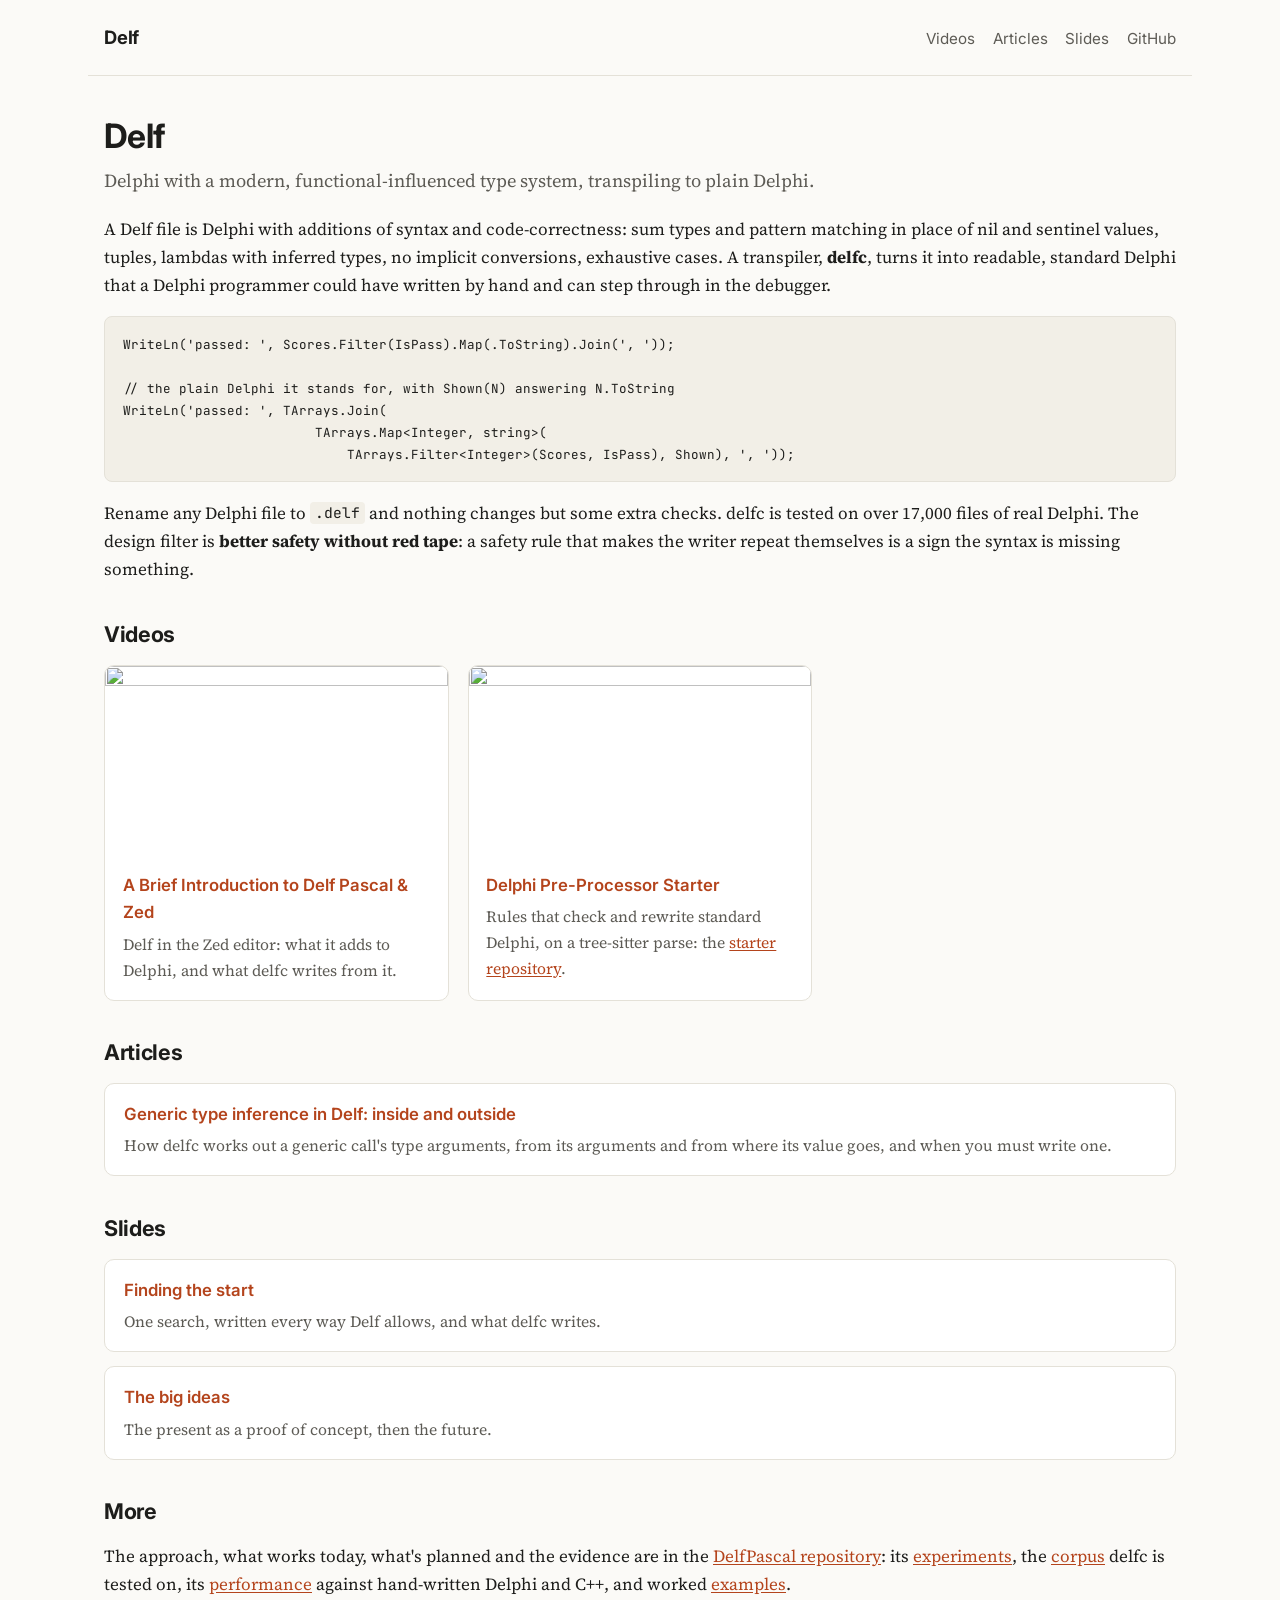
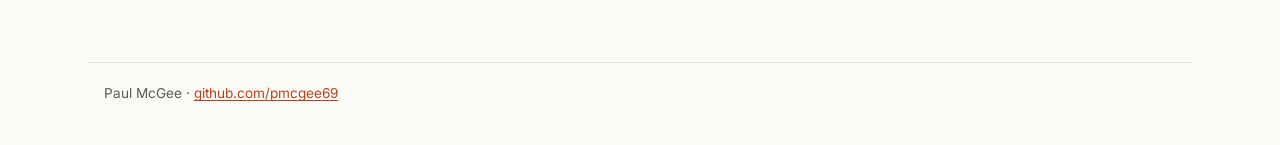
==== docs/index.html @ e4f19306 "A website, served by GitHub Pages from docs/: a front page (the pitch, videos, articles, slides) and" ====
<!doctype html>
<html lang="en">
<head>
<meta charset="utf-8">
<meta name="viewport" content="width=device-width, initial-scale=1">
<title>Delf</title>
<meta name="description" content="Delf: Delphi with a modern, functional-influenced type system, transpiled to plain Delphi.">
<link rel="preconnect" href="https://fonts.googleapis.com">
<link rel="stylesheet" href="https://fonts.googleapis.com/css2?family=Inter:wght@400;600;700&family=JetBrains+Mono&family=Source+Serif+4:ital,wght@0,400;0,600;1,400&display=swap">
<link rel="stylesheet" href="style.css">
</head>
<body>
<header class="site">
  <a class="home" href="./">Delf</a>
  <nav><a href="#videos">Videos</a><a href="#articles">Articles</a><a href="#slides">Slides</a><a href="https://github.com/pmcgee69/DelfPascal">GitHub</a></nav>
</header>
<main>
<h1>Delf</h1>
<p class="lede">Delphi with a modern, functional-influenced type system, transpiling to plain Delphi.</p>

<p>A Delf file is Delphi with additions of syntax and code-correctness: sum types and pattern matching in place of nil and sentinel values, tuples, lambdas with inferred types, no implicit conversions, exhaustive cases. A transpiler, <strong>delfc</strong>, turns it into readable, standard Delphi that a Delphi programmer could have written by hand and can step through in the debugger.</p>

<pre><code class="language-delphi">WriteLn('passed: ', Scores.Filter(IsPass).Map(.ToString).Join(', '));

// the plain Delphi it stands for, with Shown(N) answering N.ToString
WriteLn('passed: ', TArrays.Join(
                        TArrays.Map&lt;Integer, string&gt;(
                            TArrays.Filter&lt;Integer&gt;(Scores, IsPass), Shown), ', '));</code></pre>

<p>Rename any Delphi file to <code>.delf</code> and nothing changes but some extra checks. delfc is tested on over 17,000 files of real Delphi. The design filter is <strong>better safety without red tape</strong>: a safety rule that makes the writer repeat themselves is a sign the syntax is missing something.</p>

<h2 id="videos">Videos</h2>
<ul class="videos">
  <li><a href="https://www.youtube.com/watch?v=JXxUftwcHmQ">
    <img src="https://i.ytimg.com/vi/JXxUftwcHmQ/hqdefault.jpg" alt="" loading="lazy">
    <span class="title">A Brief Introduction to Delf Pascal &amp; Zed</span></a>
    <p>Delf in the Zed editor: what it adds to Delphi, and what delfc writes from it.</p></li>
  <li><a href="https://www.youtube.com/watch?v=WRGRUzsjU-g">
    <img src="https://i.ytimg.com/vi/WRGRUzsjU-g/hqdefault.jpg" alt="" loading="lazy">
    <span class="title">Delphi Pre-Processor Starter</span></a>
    <p>Rules that check and rewrite standard Delphi, on a tree-sitter parse: the <a href="https://github.com/pmcgee69/delphi-preprocessor-starter">starter repository</a>.</p></li>
</ul>

<h2 id="articles">Articles</h2>
<ul class="cards">
  <li><a class="title" href="generic-inference.html">Generic type inference in Delf: inside and outside</a>
    <p>How delfc works out a generic call's type arguments, from its arguments and from where its value goes, and when you must write one.</p></li>
</ul>

<h2 id="slides">Slides</h2>
<ul class="cards">
  <li><a class="title" href="Finding-the-start.pdf">Finding the start</a>
    <p>One search, written every way Delf allows, and what delfc writes.</p></li>
  <li><a class="title" href="Delf-big-ideas.pdf">The big ideas</a>
    <p>The present as a proof of concept, then the future.</p></li>
</ul>

<h2>More</h2>
<p>The approach, what works today, what's planned and the evidence are in the <a href="https://github.com/pmcgee69/DelfPascal">DelfPascal repository</a>: its <a href="https://github.com/pmcgee69/DelfPascal/blob/main/EXPERIMENTS.md">experiments</a>, the <a href="https://github.com/pmcgee69/DelfPascal/blob/main/CORPUS.md">corpus</a> delfc is tested on, its <a href="https://github.com/pmcgee69/DelfPascal/blob/main/PERFORMANCE.md">performance</a> against hand-written Delphi and C++, and worked <a href="https://github.com/pmcgee69/DelfPascal/tree/main/examples">examples</a>.</p>
</main>
<footer class="site">Paul McGee · <a href="https://github.com/pmcgee69">github.com/pmcgee69</a></footer>
<script src="https://cdnjs.cloudflare.com/ajax/libs/highlight.js/11.9.0/highlight.min.js"></script>
<script src="https://cdnjs.cloudflare.com/ajax/libs/highlight.js/11.9.0/languages/delphi.min.js"></script>
<script>hljs.highlightAll();</script>
</body>
</html>
---- docs/style.css ----
:root {
  --bg: #fbfaf7;
  --fg: #1d1d1b;
  --muted: #5d5b55;
  --rule: #e4e1d8;
  --accent: #b4441c;
  --code-bg: #f2efe7;
  --card: #ffffff;
}
@media (prefers-color-scheme: dark) {
  :root:not([data-theme="light"]) {
    --bg: #14151a;
    --fg: #e6e4de;
    --muted: #a19e95;
    --rule: #2c2e36;
    --accent: #f08a5d;
    --code-bg: #1d1f26;
    --card: #1a1c22;
  }
}

* { box-sizing: border-box; }
html { -webkit-text-size-adjust: 100%; }
body {
  margin: 0;
  background: var(--bg);
  color: var(--fg);
  font: 17px/1.65 "Source Serif 4", Georgia, serif;
}
main, header.site, footer.site { max-width: 69rem; margin: 0 auto; padding: 0 16px; }

header.site {
  display: flex; align-items: baseline; justify-content: space-between; gap: 1rem;
  padding-top: 1.4rem; padding-bottom: 1.4rem; border-bottom: 1px solid var(--rule);
  font-family: "Inter", system-ui, sans-serif; font-size: 0.95rem;
}
header.site a.home { font-weight: 700; font-size: 1.15rem; color: var(--fg); text-decoration: none; letter-spacing: -0.01em; }
header.site nav a { color: var(--muted); text-decoration: none; margin-left: 1.1rem; }
header.site nav a:hover { color: var(--accent); }

h1, h2, h3 { font-family: "Inter", system-ui, sans-serif; line-height: 1.25; letter-spacing: -0.015em; }
h1 { font-size: 2.1rem; margin: 2.4rem 0 0.6rem; }
h2 { font-size: 1.35rem; margin: 2.4rem 0 0.6rem; }
p.lede { font-size: 1.15rem; color: var(--muted); margin-top: 0; }
p.meta { font-family: "Inter", system-ui, sans-serif; font-size: 0.85rem; color: var(--muted); }

a { color: var(--accent); text-underline-offset: 2px; }

code, pre {
  font-family: "JetBrains Mono", Consolas, monospace;
  font-size: 0.86em;
}
:not(pre) > code { background: var(--code-bg); padding: 0.1em 0.35em; border-radius: 4px; }
pre {
  background: var(--code-bg);
  border: 1px solid var(--rule);
  border-radius: 8px;
  padding: 1rem 1.1rem;
  overflow-x: auto;
  line-height: 1.5;
}
pre code.hljs { background: none; padding: 0; }

blockquote.error {
  margin: 1rem 0; padding: 0.6rem 1rem;
  border-left: 3px solid var(--accent); background: var(--code-bg);
  font-style: italic;
}

figure { margin: 2rem 0; }
figure img { display: block; max-width: 100%; height: auto; border-radius: 8px; border: 1px solid var(--rule); }
figcaption {
  margin: 0.8rem auto 0; max-width: 40rem; text-align: center;
  font-family: "Inter", system-ui, sans-serif; font-size: 0.95rem; color: var(--muted);
}
figcaption strong { display: block; color: var(--fg); font-size: 1.05rem; margin-bottom: 0.2rem; }
figcaption span { font-style: italic; }

ul.cards {list-style: none; padding: 0; display: grid; gap: 0.9rem; }
ul.cards li {
  background: var(--card); border: 1px solid var(--rule); border-radius: 10px; padding: 1rem 1.2rem;
}
ul.cards li a.title { font-family: "Inter", system-ui, sans-serif; font-weight: 600; font-size: 1.05rem; text-decoration: none; }
ul.cards li p { margin: 0.3rem 0 0; color: var(--muted); font-size: 0.98rem; }

ul.videos {
  list-style: none; padding: 0; display: grid; gap: 1.2rem;
  grid-template-columns: repeat(auto-fill, minmax(17rem, 1fr));
}
ul.videos li { background: var(--card); border: 1px solid var(--rule); border-radius: 10px; overflow: hidden; }
ul.videos li > a { display: block; text-decoration: none; }
ul.videos img { display: block; width: 100%; aspect-ratio: 16 / 9; object-fit: cover; }
ul.videos .title {
  display: block; padding: 0.8rem 1.1rem 0;
  font-family: "Inter", system-ui, sans-serif; font-weight: 600; font-size: 1.05rem;
}
ul.videos p { margin: 0.3rem 1.1rem 1rem; color: var(--muted); font-size: 0.98rem; }

footer.site {
  margin-top: 4rem; padding-top: 1.2rem; padding-bottom: 2.5rem; border-top: 1px solid var(--rule);
  font-family: "Inter", system-ui, sans-serif; font-size: 0.85rem; color: var(--muted);
}

/* highlight.js tokens, in the page's own colours */
.hljs-keyword, .hljs-built_in { color: var(--accent); font-weight: 600; }
.hljs-string { color: #3f7d3a; }
.hljs-number { color: #7a4fb0; }
.hljs-comment { color: var(--muted); font-style: italic; }
.hljs-title, .hljs-title.function_ { color: #1f6fb2; }
@media (prefers-color-scheme: dark) {
  :root:not([data-theme="light"]) .hljs-string { color: #9ccc7a; }
  :root:not([data-theme="light"]) .hljs-number { color: #c49cf2; }
  :root:not([data-theme="light"]) .hljs-title { color: #7cb7ef; }
}
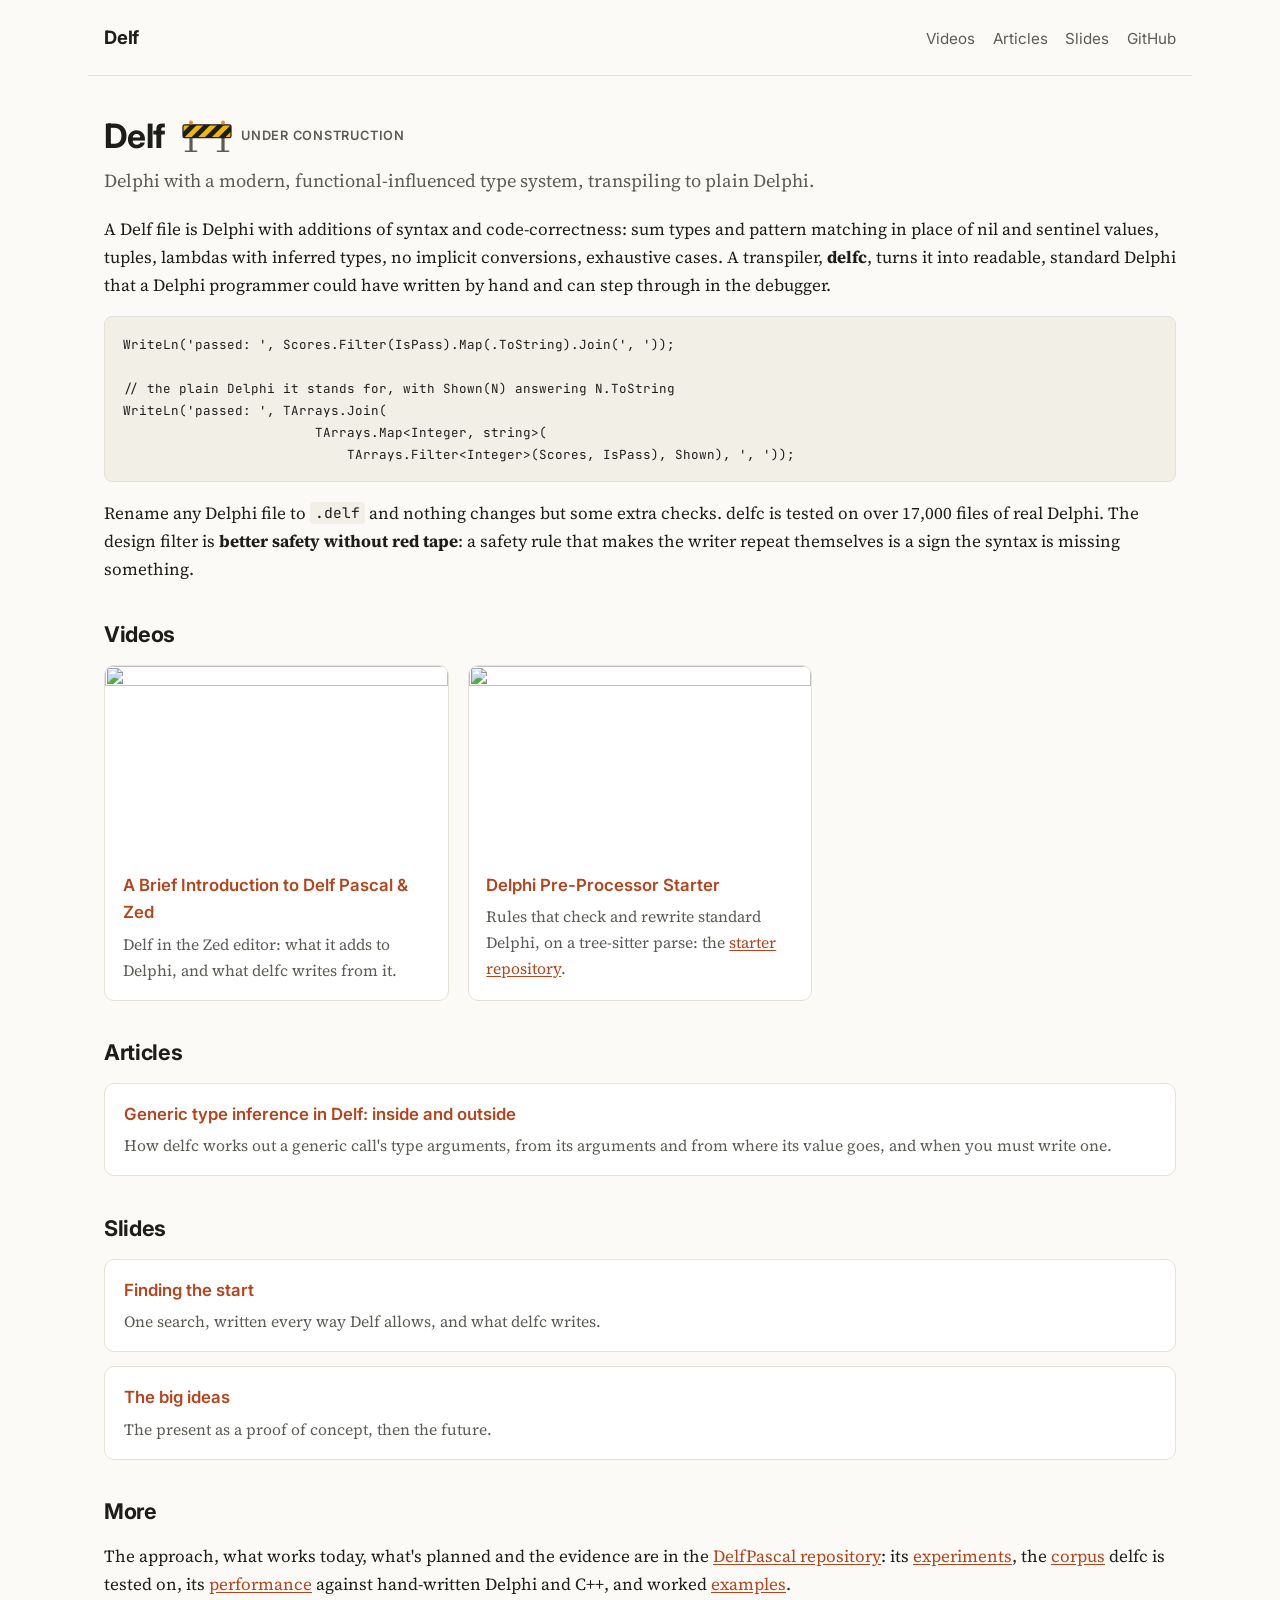
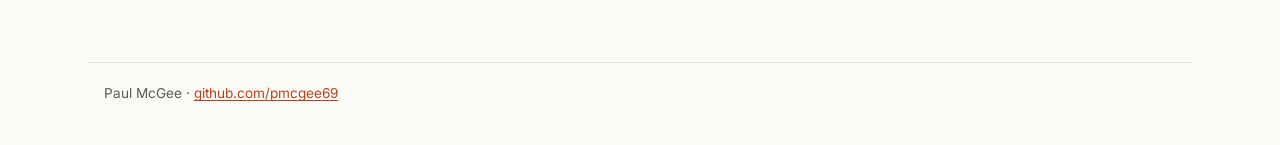
==== commit 3c3e4a9d: "Front page: an under-construction badge beside the title Co-Authored-By: Claude Opus 5.5 (1M context" ====
--- a/docs/index.html
+++ b/docs/index.html
@@ -15,7 +15,26 @@
   <nav><a href="#videos">Videos</a><a href="#articles">Articles</a><a href="#slides">Slides</a><a href="https://github.com/pmcgee69/DelfPascal">GitHub</a></nav>
 </header>
 <main>
-<h1>Delf</h1>
+<h1 class="with-badge">Delf
+  <span class="badge" title="Delf and delfc are a work in progress">
+    <svg viewBox="0 0 64 40" width="52" height="32" aria-hidden="true">
+      <defs>
+        <pattern id="stripes" width="12" height="12" patternUnits="userSpaceOnUse" patternTransform="rotate(45)">
+          <rect width="12" height="12" fill="#f2b705"/>
+          <rect width="6" height="12" fill="#1d1d1b"/>
+        </pattern>
+      </defs>
+      <rect x="10" y="22" width="4" height="17" fill="currentColor"/>
+      <rect x="50" y="22" width="4" height="17" fill="currentColor"/>
+      <rect x="4" y="38" width="16" height="2" rx="1" fill="currentColor"/>
+      <rect x="44" y="38" width="16" height="2" rx="1" fill="currentColor"/>
+      <rect x="2" y="6" width="60" height="16" rx="2" fill="url(#stripes)" stroke="#1d1d1b" stroke-width="1.5"/>
+      <circle cx="12" cy="3" r="2.5" fill="#f08a1c"/>
+      <circle cx="52" cy="3" r="2.5" fill="#f08a1c"/>
+    </svg>
+    <span>under construction</span>
+  </span>
+</h1>
 <p class="lede">Delphi with a modern, functional-influenced type system, transpiling to plain Delphi.</p>
 
 <p>A Delf file is Delphi with additions of syntax and code-correctness: sum types and pattern matching in place of nil and sentinel values, tuples, lambdas with inferred types, no implicit conversions, exhaustive cases. A transpiler, <strong>delfc</strong>, turns it into readable, standard Delphi that a Delphi programmer could have written by hand and can step through in the debugger.</p>
--- a/docs/style.css
+++ b/docs/style.css
@@ -41,6 +41,13 @@
 h1, h2, h3 { font-family: "Inter", system-ui, sans-serif; line-height: 1.25; letter-spacing: -0.015em; }
 h1 { font-size: 2.1rem; margin: 2.4rem 0 0.6rem; }
 h2 { font-size: 1.35rem; margin: 2.4rem 0 0.6rem; }
+h1.with-badge { display: flex; align-items: center; flex-wrap: wrap; gap: 0.4rem 1rem; }
+.badge {
+  display: inline-flex; align-items: center; gap: 0.5rem;
+  font-size: 0.8rem; font-weight: 600; letter-spacing: 0.06em; text-transform: uppercase;
+  color: var(--muted);
+}
+.badge svg { color: var(--muted); flex: none; }
 p.lede { font-size: 1.15rem; color: var(--muted); margin-top: 0; }
 p.meta { font-family: "Inter", system-ui, sans-serif; font-size: 0.85rem; color: var(--muted); }
 
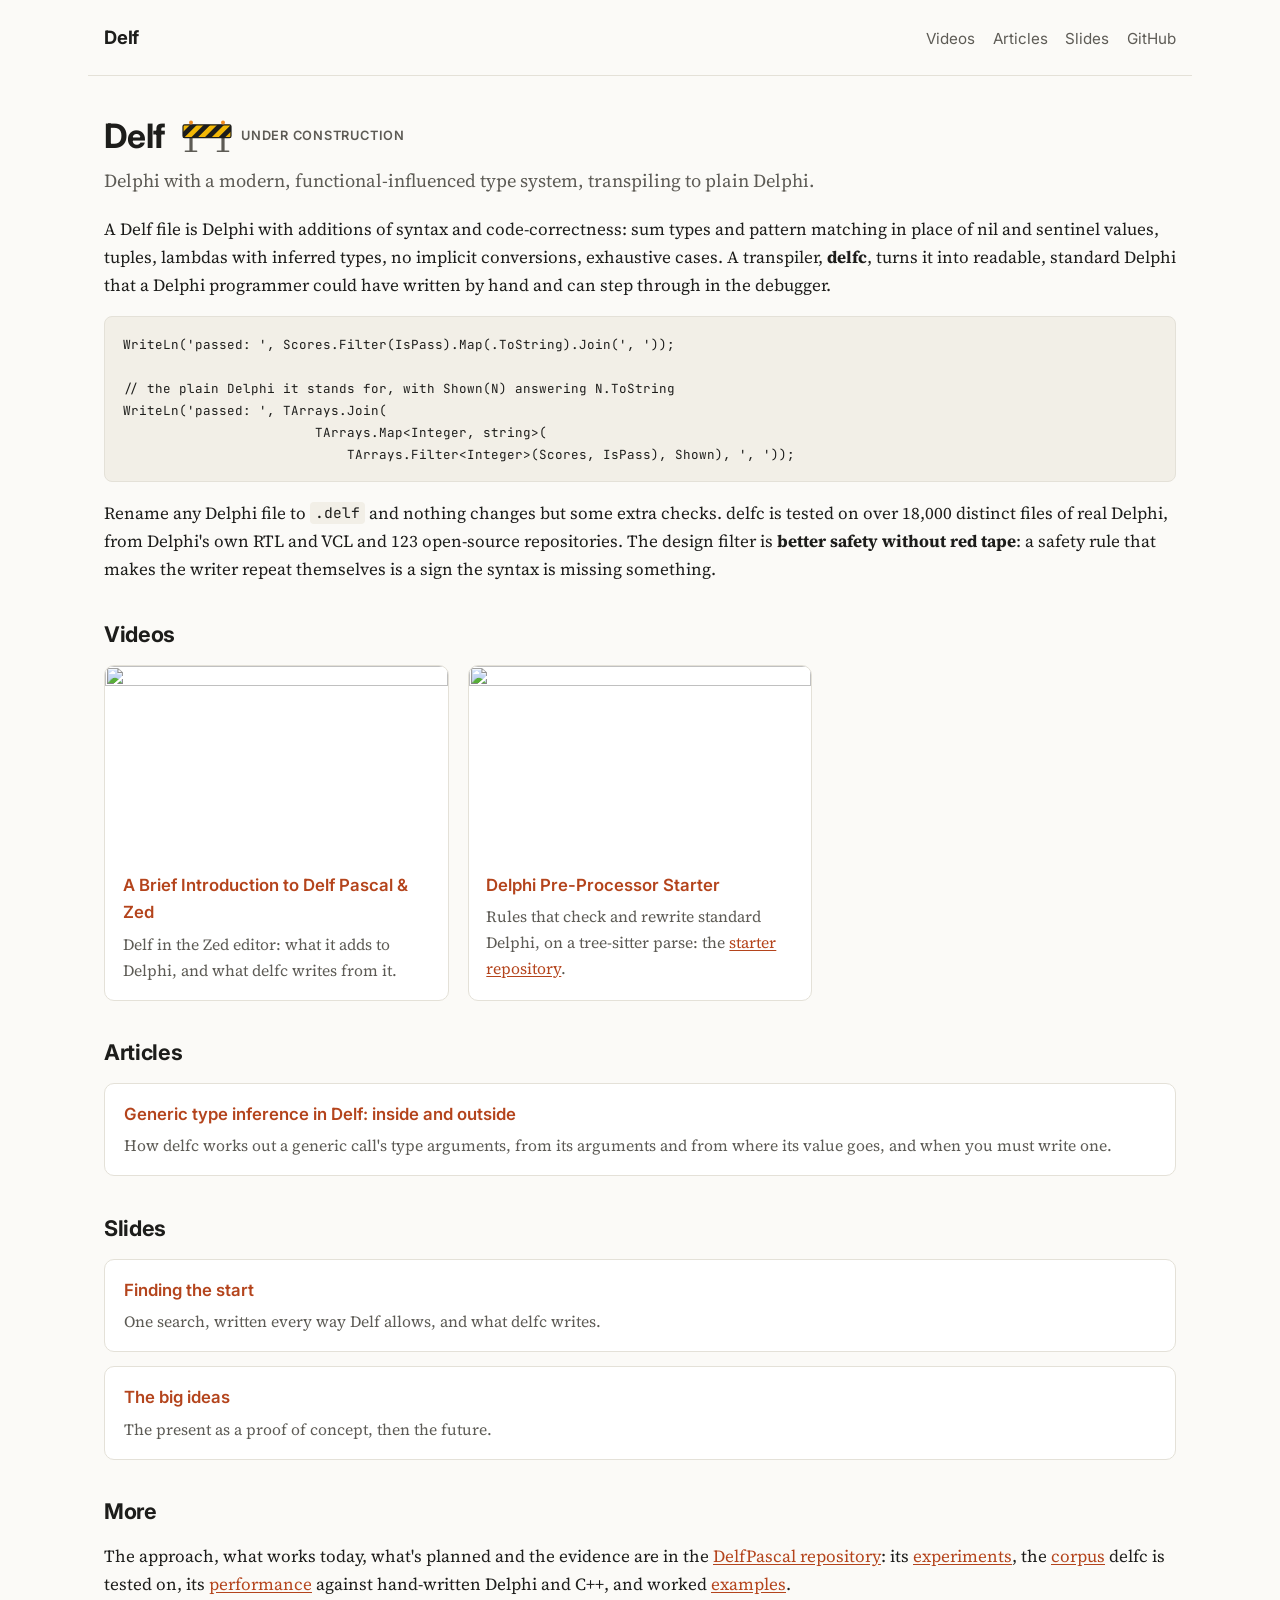
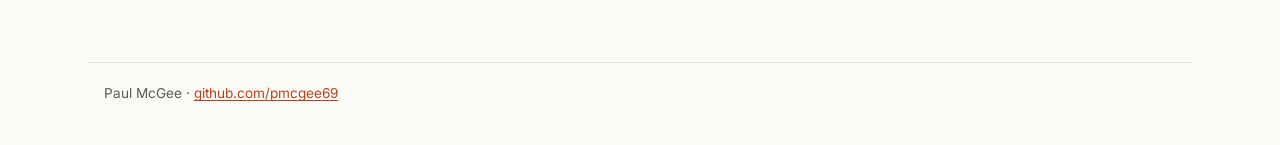
==== commit 321e756c: "CORPUS.md brought up to date: 123 repositories and 16 branches, 23,532 files read, 18,524 distinct; " ====
--- a/docs/index.html
+++ b/docs/index.html
@@ -46,7 +46,7 @@
                         TArrays.Map&lt;Integer, string&gt;(
                             TArrays.Filter&lt;Integer&gt;(Scores, IsPass), Shown), ', '));</code></pre>
 
-<p>Rename any Delphi file to <code>.delf</code> and nothing changes but some extra checks. delfc is tested on over 17,000 files of real Delphi. The design filter is <strong>better safety without red tape</strong>: a safety rule that makes the writer repeat themselves is a sign the syntax is missing something.</p>
+<p>Rename any Delphi file to <code>.delf</code> and nothing changes but some extra checks. delfc is tested on over 18,000 distinct files of real Delphi, from Delphi's own RTL and VCL and 123 open-source repositories. The design filter is <strong>better safety without red tape</strong>: a safety rule that makes the writer repeat themselves is a sign the syntax is missing something.</p>
 
 <h2 id="videos">Videos</h2>
 <ul class="videos">
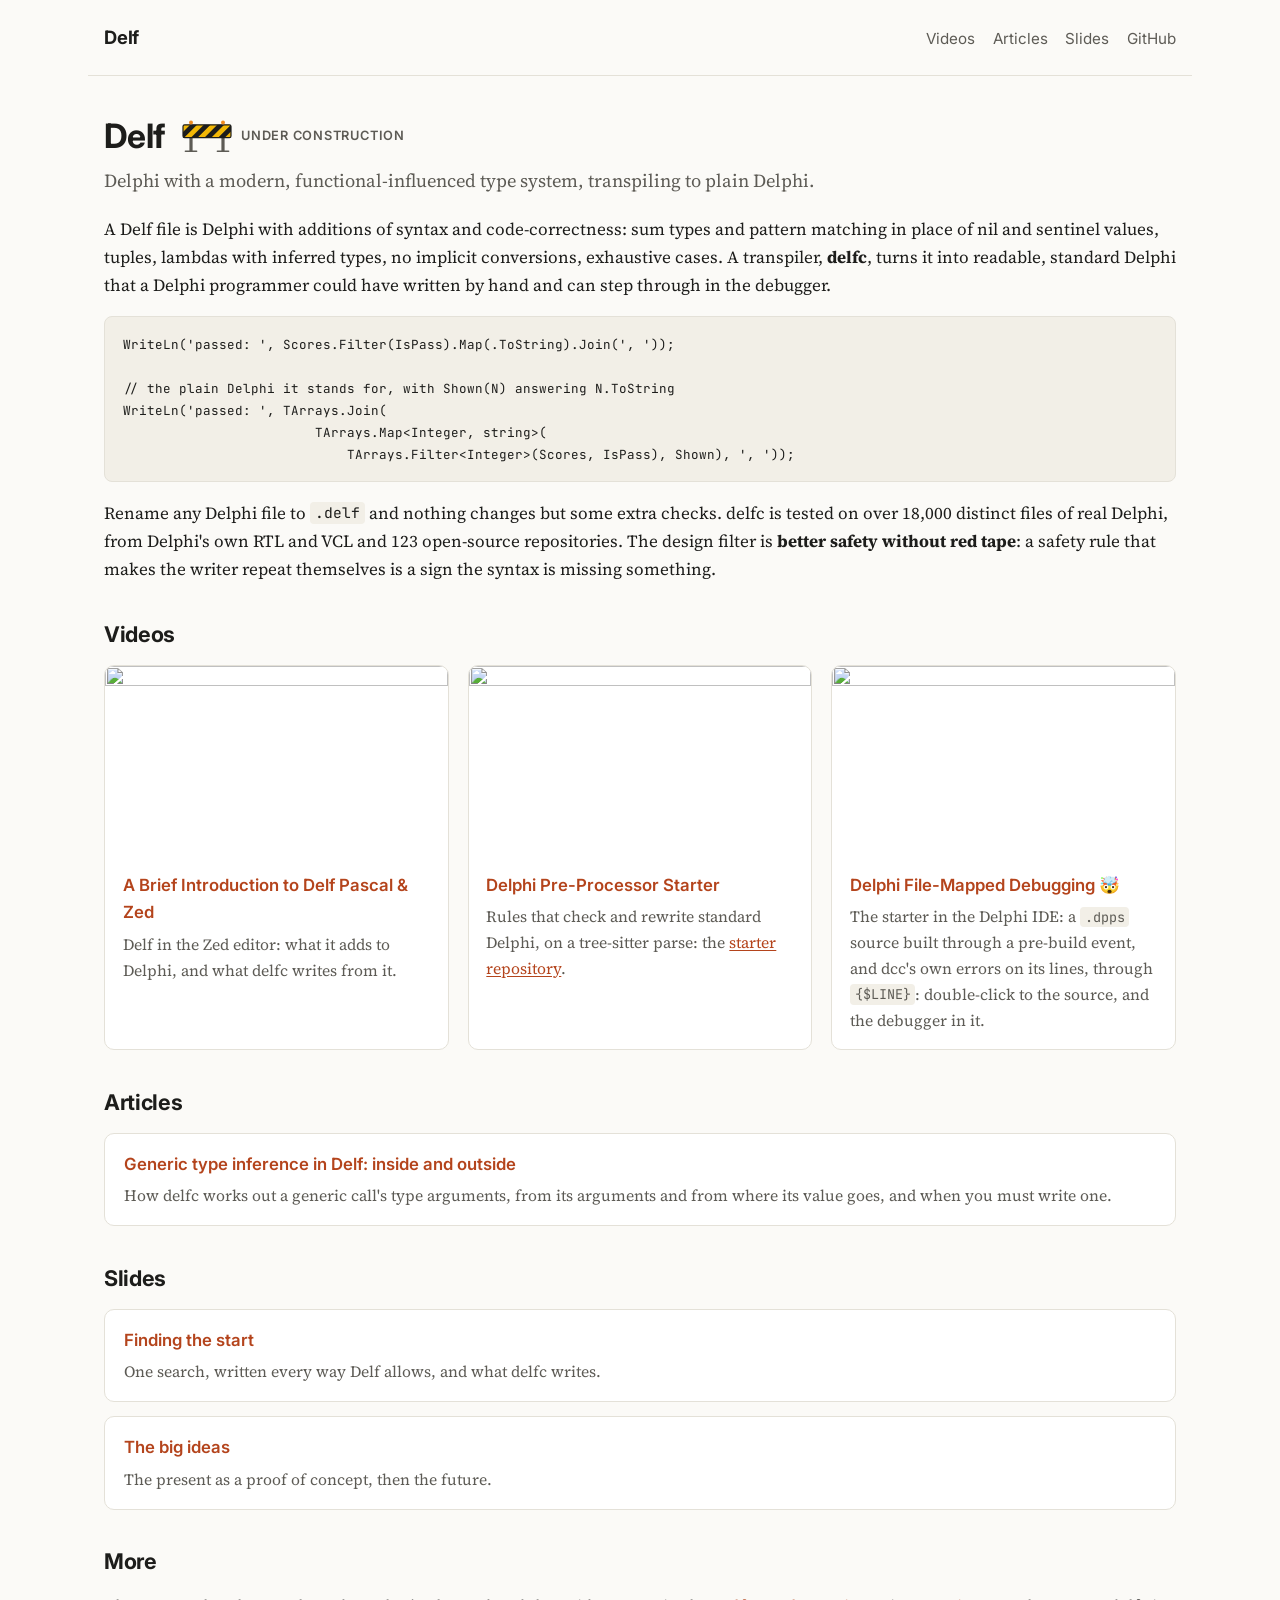
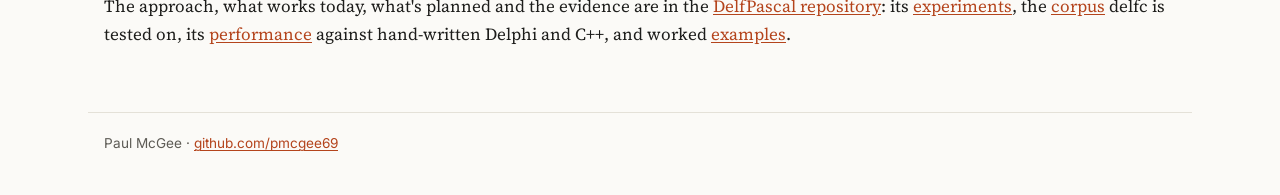
==== commit 41b94a66: "The video, "Delphi File-Mapped Debugging" (user, 11 Nov): https://youtu.be/LJM2JrihDWU, a .dpps buil" ====
--- a/docs/index.html
+++ b/docs/index.html
@@ -58,6 +58,10 @@
     <img src="https://i.ytimg.com/vi/WRGRUzsjU-g/hqdefault.jpg" alt="" loading="lazy">
     <span class="title">Delphi Pre-Processor Starter</span></a>
     <p>Rules that check and rewrite standard Delphi, on a tree-sitter parse: the <a href="https://github.com/pmcgee69/delphi-preprocessor-starter">starter repository</a>.</p></li>
+  <li><a href="https://www.youtube.com/watch?v=LJM2JrihDWU">
+    <img src="https://i.ytimg.com/vi/LJM2JrihDWU/hqdefault.jpg" alt="" loading="lazy">
+    <span class="title">Delphi File-Mapped Debugging &#x1F92F;</span></a>
+    <p>The starter in the Delphi IDE: a <code>.dpps</code> source built through a pre-build event, and dcc's own errors on its lines, through <code>{$LINE}</code>: double-click to the source, and the debugger in it.</p></li>
 </ul>
 
 <h2 id="articles">Articles</h2>
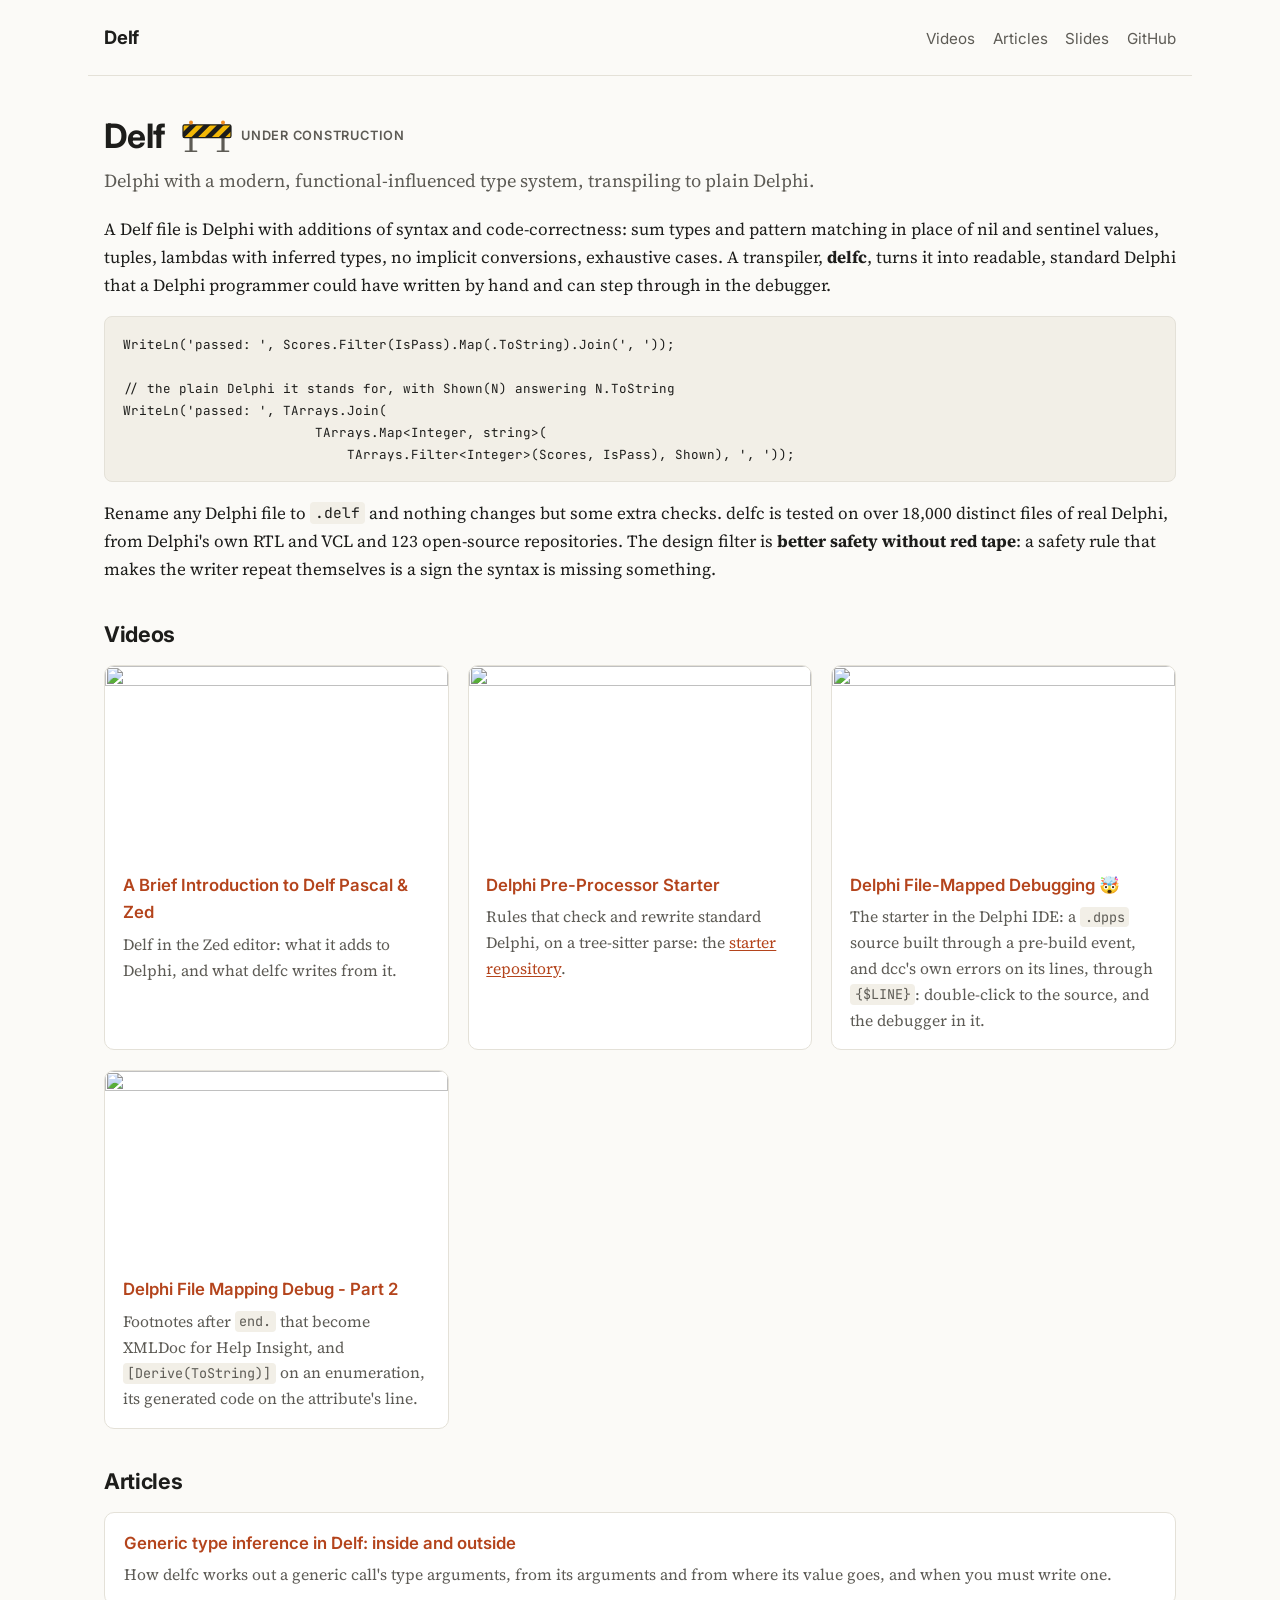
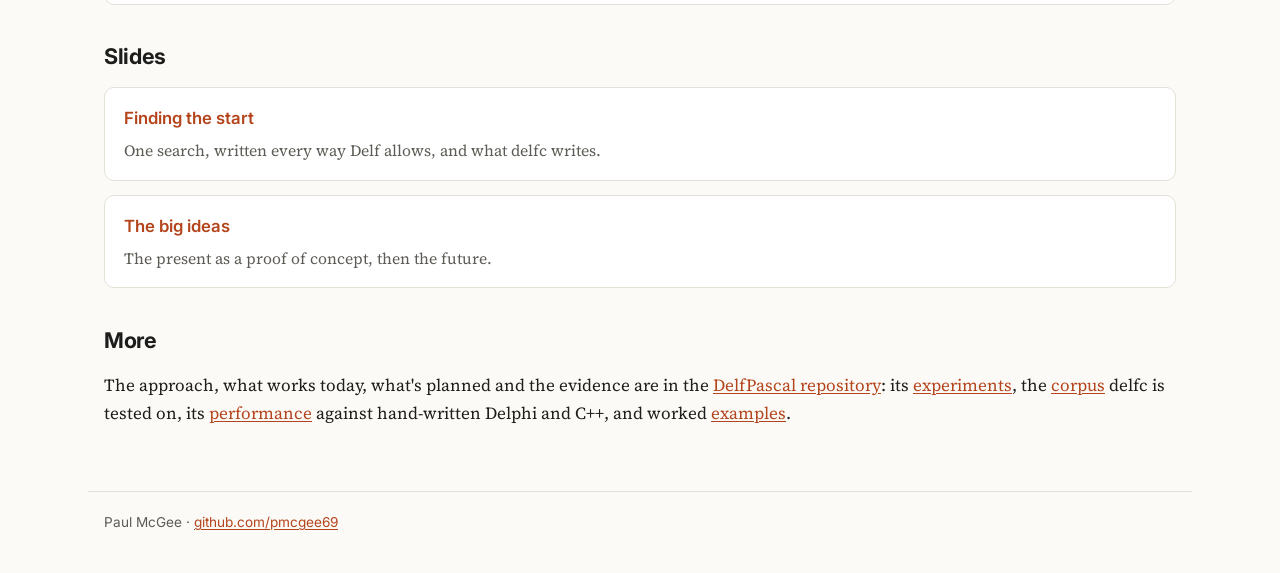
==== commit 88871e62: "Site and README: a card for the second video, Delphi File Mapping Debug - Part 2, the footnotes and " ====
--- a/docs/index.html
+++ b/docs/index.html
@@ -62,6 +62,10 @@
     <img src="https://i.ytimg.com/vi/LJM2JrihDWU/hqdefault.jpg" alt="" loading="lazy">
     <span class="title">Delphi File-Mapped Debugging &#x1F92F;</span></a>
     <p>The starter in the Delphi IDE: a <code>.dpps</code> source built through a pre-build event, and dcc's own errors on its lines, through <code>{$LINE}</code>: double-click to the source, and the debugger in it.</p></li>
+  <li><a href="https://www.youtube.com/watch?v=-hhXFSDIgsY">
+    <img src="https://i.ytimg.com/vi/-hhXFSDIgsY/hqdefault.jpg" alt="" loading="lazy">
+    <span class="title">Delphi File Mapping Debug - Part 2</span></a>
+    <p>Footnotes after <code>end.</code> that become XMLDoc for Help Insight, and <code>[Derive(ToString)]</code> on an enumeration, its generated code on the attribute's line.</p></li>
 </ul>
 
 <h2 id="articles">Articles</h2>
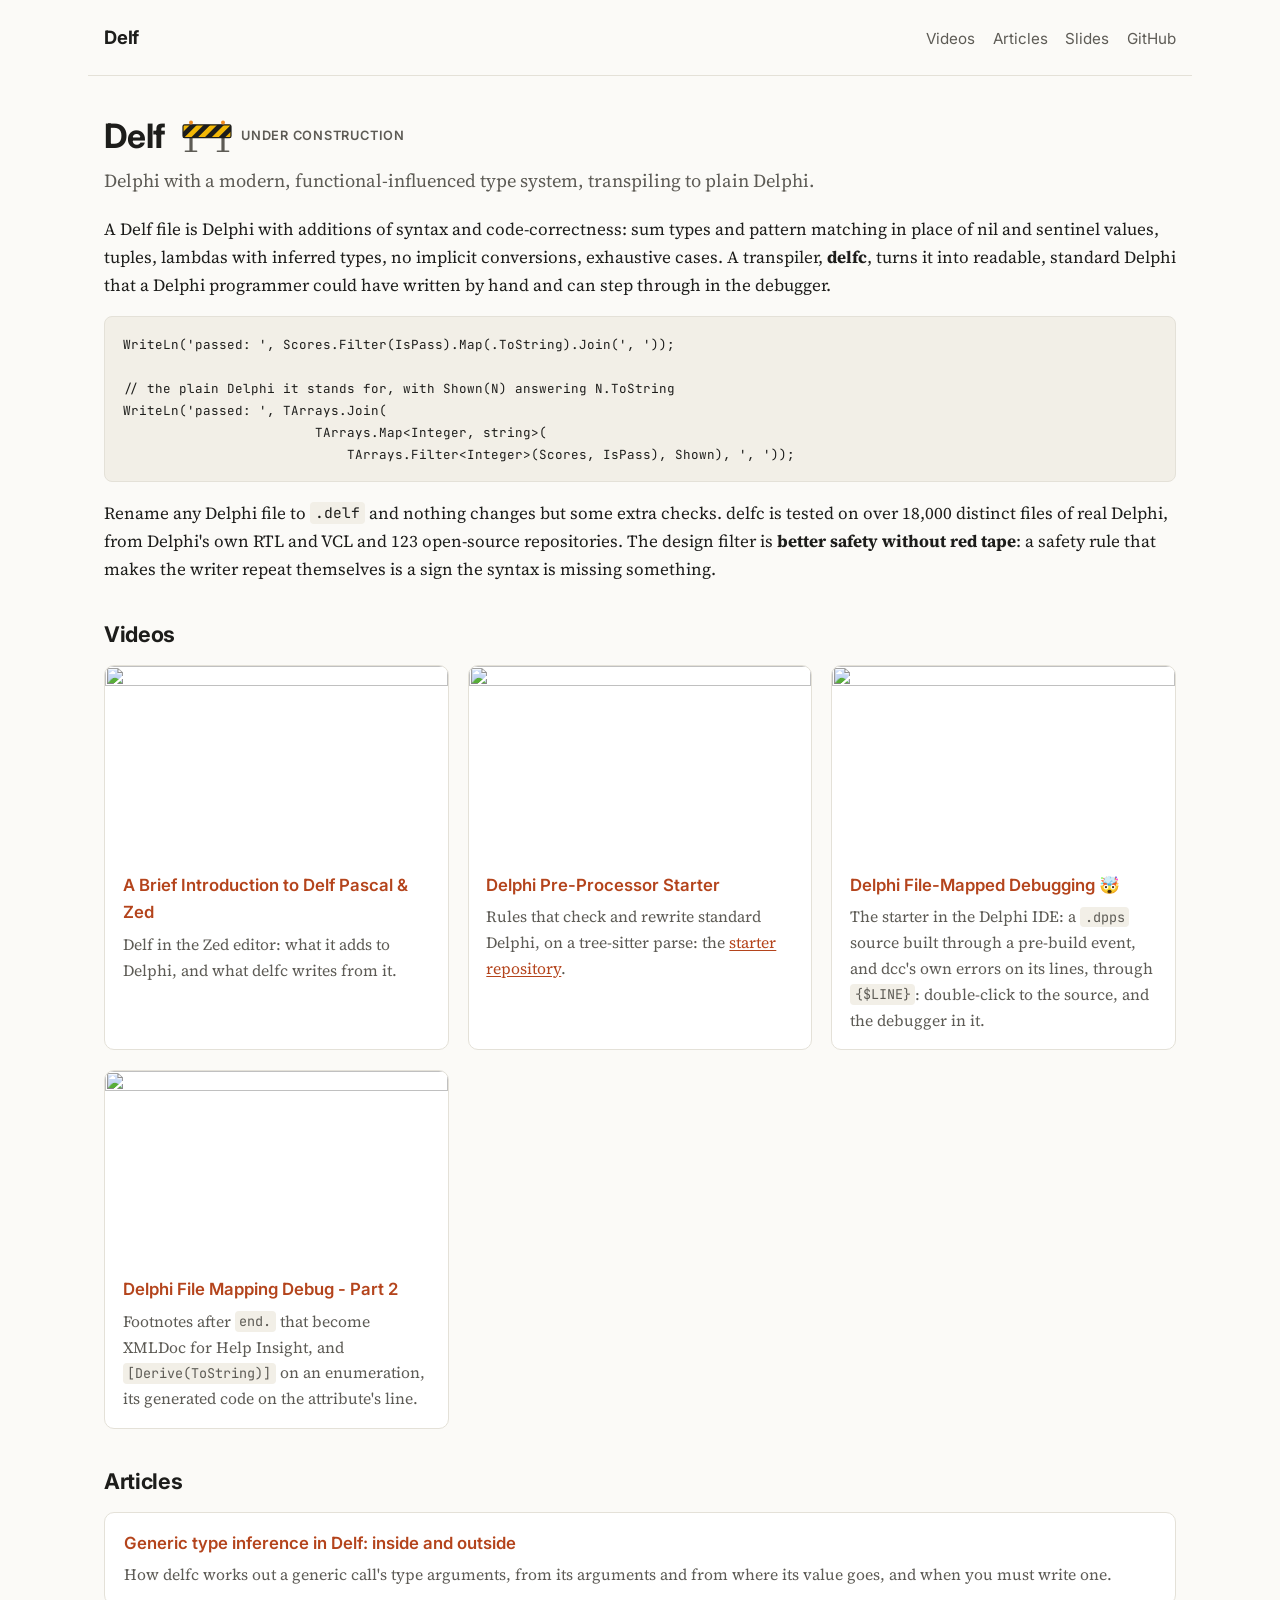
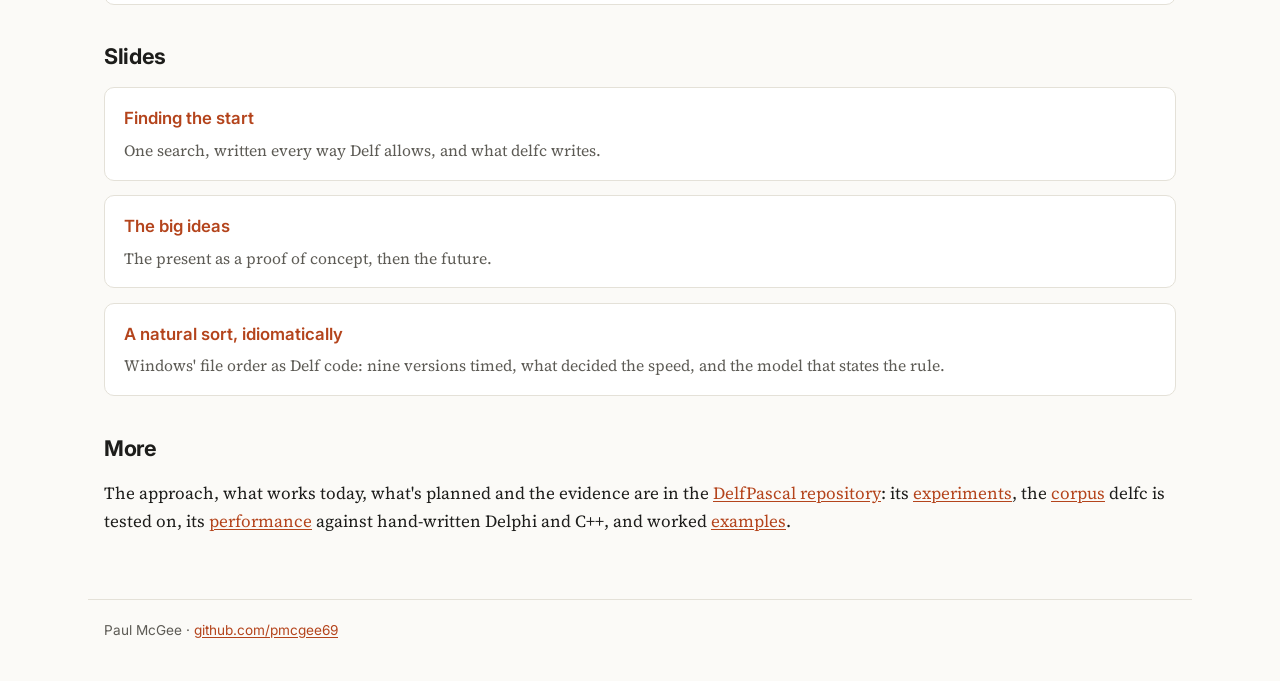
==== commit 3707a239: "Slides: A natural sort, idiomatically (PDF), a card on the site and a line in both READMEs (user, 17" ====
--- a/docs/index.html
+++ b/docs/index.html
@@ -80,6 +80,8 @@
     <p>One search, written every way Delf allows, and what delfc writes.</p></li>
   <li><a class="title" href="Delf-big-ideas.pdf">The big ideas</a>
     <p>The present as a proof of concept, then the future.</p></li>
+  <li><a class="title" href="Natural-sort-idiomatically.pdf">A natural sort, idiomatically</a>
+    <p>Windows' file order as Delf code: nine versions timed, what decided the speed, and the model that states the rule.</p></li>
 </ul>
 
 <h2>More</h2>
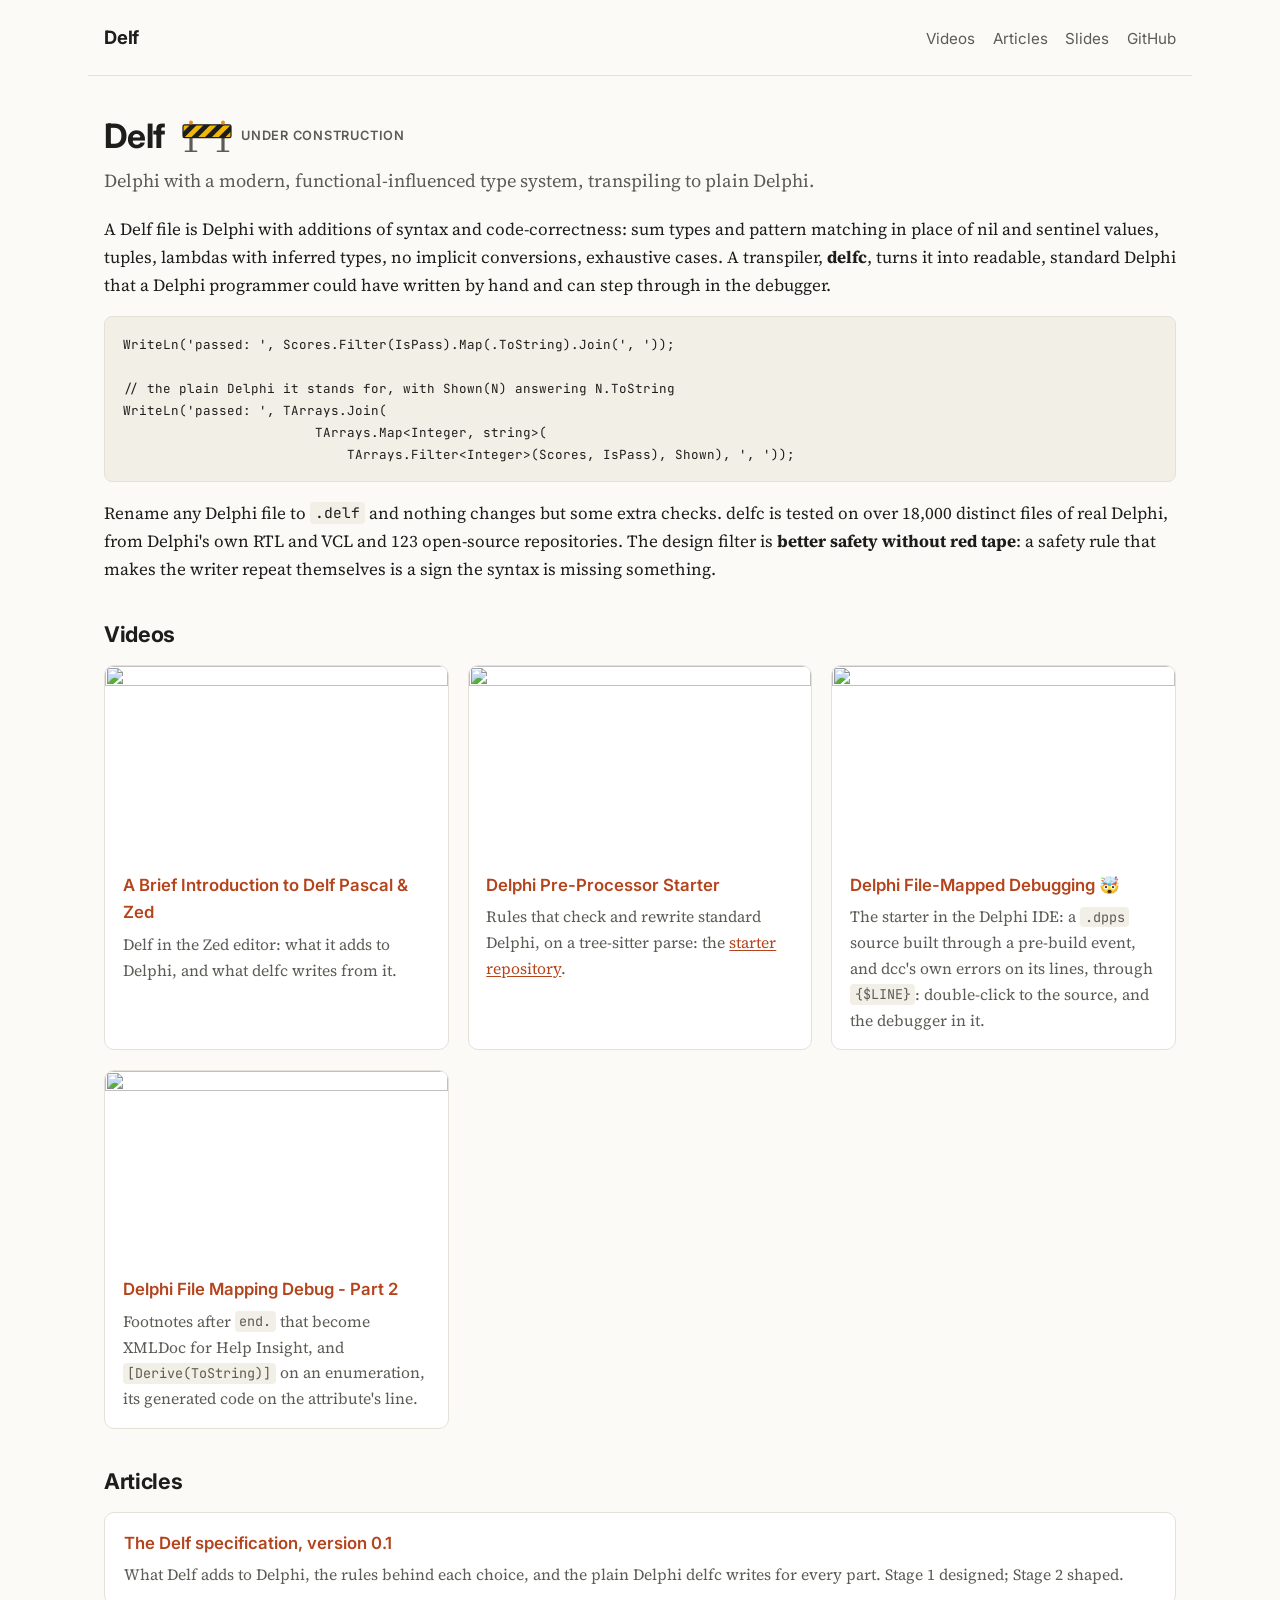
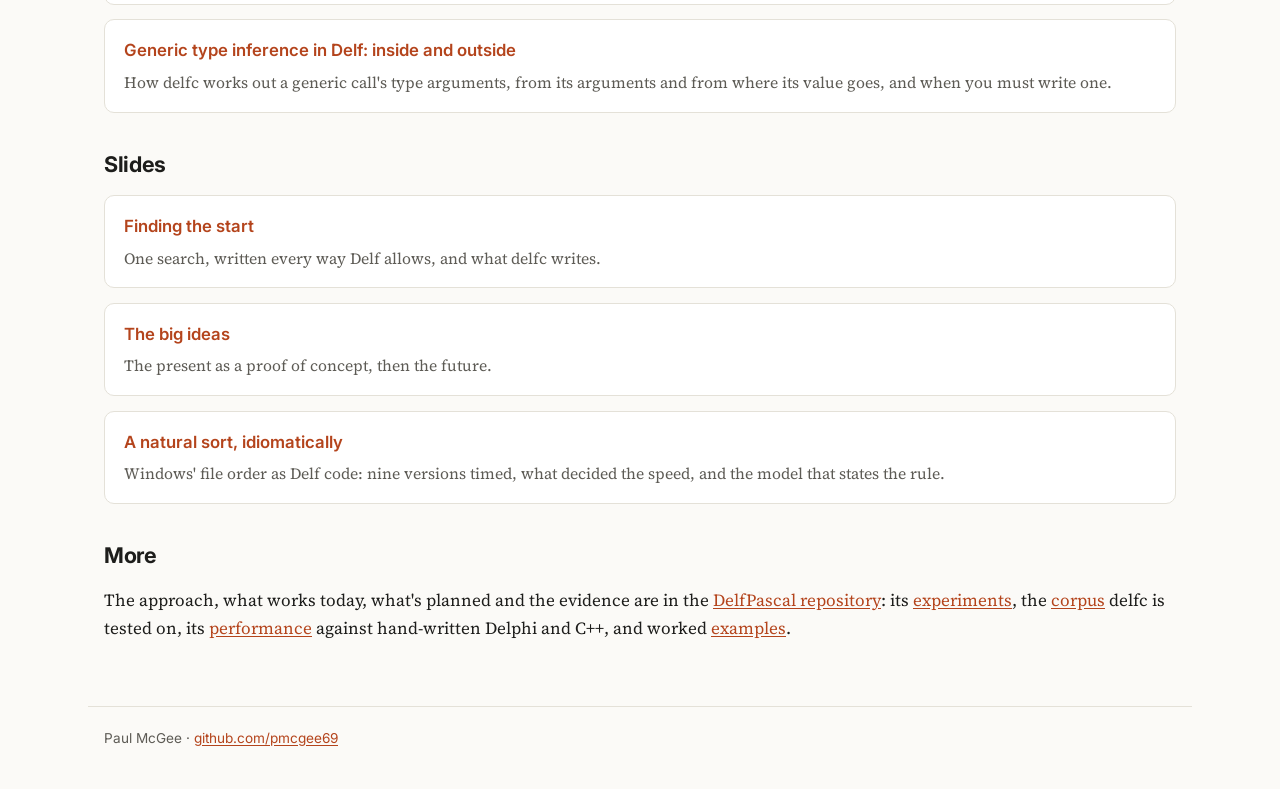
==== commit 83f2676c: "The Delf specification, version 0.1 (18 Nov 2026), public: SPEC.md, a page on the website (docs/spec" ====
--- a/docs/index.html
+++ b/docs/index.html
@@ -70,6 +70,8 @@
 
 <h2 id="articles">Articles</h2>
 <ul class="cards">
+  <li><a class="title" href="spec.html">The Delf specification, version 0.1</a>
+    <p>What Delf adds to Delphi, the rules behind each choice, and the plain Delphi delfc writes for every part. Stage 1 designed; Stage 2 shaped.</p></li>
   <li><a class="title" href="generic-inference.html">Generic type inference in Delf: inside and outside</a>
     <p>How delfc works out a generic call's type arguments, from its arguments and from where its value goes, and when you must write one.</p></li>
 </ul>
